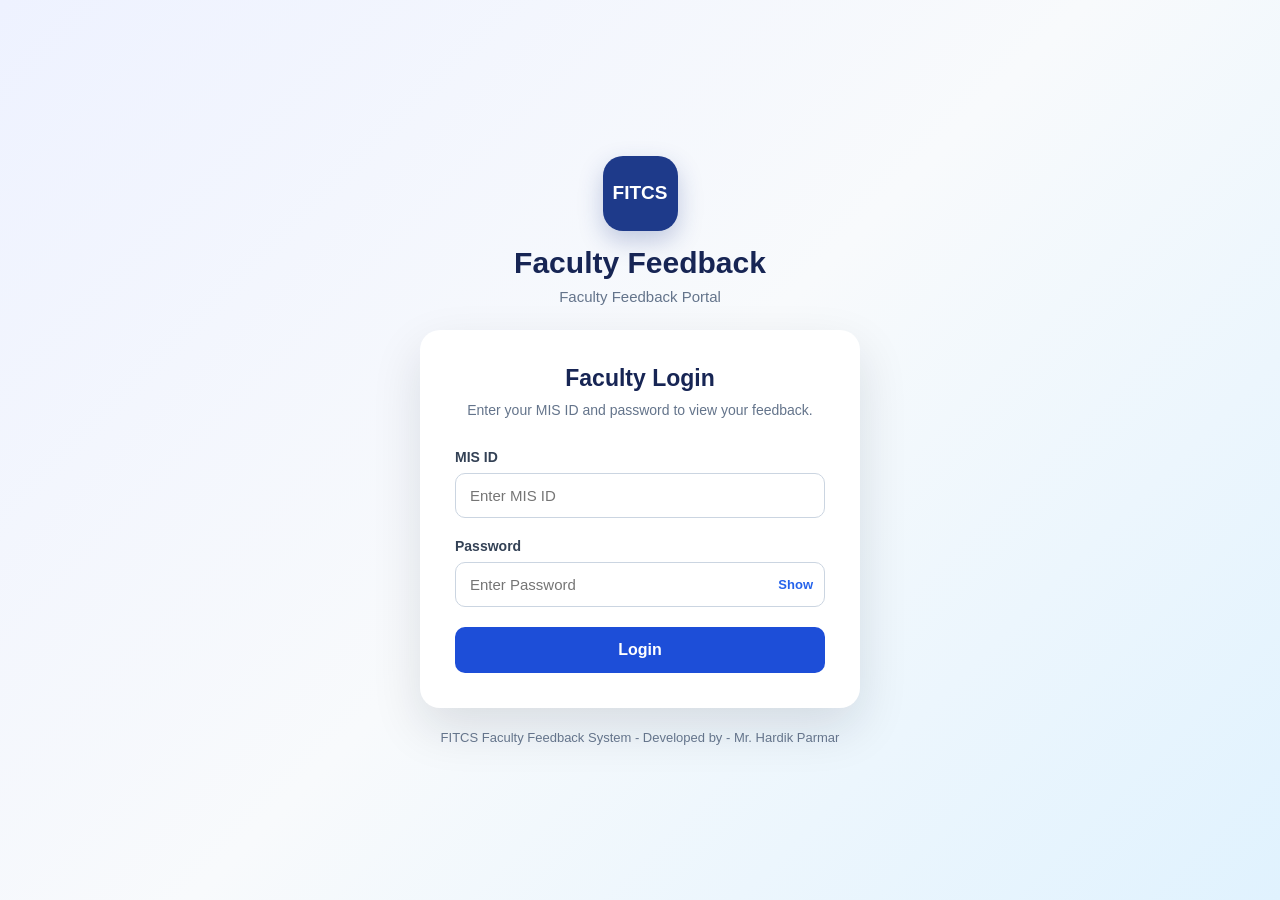
==== dashboard.html @ 9b8cc6bb "Add files via upload" ====
<!DOCTYPE html>
<html lang="en">

<head>

    <meta charset="UTF-8">

    <meta name="viewport"
          content="width=device-width, initial-scale=1.0">

    <title>Faculty Feedback Dashboard</title>

    <link rel="stylesheet" href="style.css">

</head>

<body class="dashboard-page">

<header class="top-header">

    <div class="header-content">

        <div class="header-brand">

            <div class="small-logo">
                FITCS
            </div>

            <div>
                <h2>Faculty Feedback</h2>

                <span>
                    Feedback Dashboard
                </span>
            </div>

        </div>

        <button
            id="logoutButton"
            class="logout-button"
        >
            Logout
        </button>

    </div>

</header>


<main class="dashboard-container">

    <section class="welcome-card">

        <div>

            <p class="welcome-label">
                Welcome
            </p>

            <h1 id="facultyName">
                Faculty
            </h1>

            <p>
                MIS ID:
                <strong id="facultyMis">
                    -
                </strong>
            </p>

        </div>

        <div class="profile-circle" id="profileInitial">
            F
        </div>

    </section>


    <section class="feedback-section">

        <div class="section-heading">

            <div>

                <h2>
                    Your Feedback
                </h2>

                <p>
                    Feedback received from students
                </p>

            </div>

            <span
                id="feedbackCount"
                class="feedback-count"
            >
                0 Feedback
            </span>

        </div>


        <div
            id="feedbackLoading"
            class="dashboard-loading"
        >
            Loading your feedback...
        </div>


        <div
            id="feedbackMessage"
            class="message hidden"
        ></div>


        <div
            id="feedbackContainer"
            class="feedback-list"
        ></div>

    </section>

</main>


<footer class="dashboard-footer">

    FITCS Faculty Feedback System - Developed by - Mr. Hardik Parmar

</footer>


<script src="config.js"></script>
<script src="dashboard.js"></script>

</body>

</html>
---- style.css ----
* {
    box-sizing: border-box;
    margin: 0;
    padding: 0;
}

body {
    font-family: Arial, Helvetica, sans-serif;
    color: #1f2937;
}


/* ========================================
   LOGIN PAGE
======================================== */

.login-page {
    min-height: 100vh;
    background:
        linear-gradient(
            135deg,
            #eef2ff,
            #f8fafc,
            #e0f2fe
        );

    display: flex;
    align-items: center;
    justify-content: center;

    padding: 30px 15px;
}


.login-container {
    width: 100%;
    max-width: 440px;
}


.brand-section {
    text-align: center;
    margin-bottom: 25px;
}


.logo {
    width: 75px;
    height: 75px;

    background: #1e3a8a;

    color: white;

    border-radius: 20px;

    display: flex;
    align-items: center;
    justify-content: center;

    margin: 0 auto 15px;

    font-size: 19px;
    font-weight: bold;

    box-shadow:
        0 10px 25px rgba(30, 58, 138, 0.25);
}


.brand-section h1 {
    font-size: 30px;
    color: #172554;
    margin-bottom: 8px;
}


.brand-section p {
    color: #64748b;
    font-size: 15px;
}


.login-card {

    background: white;

    border-radius: 20px;

    padding: 35px;

    box-shadow:
        0 20px 50px rgba(15, 23, 42, 0.12);
}


.login-card h2 {

    text-align: center;

    font-size: 23px;

    color: #172554;

    margin-bottom: 8px;
}


.login-description {

    text-align: center;

    color: #64748b;

    font-size: 14px;

    line-height: 1.5;

    margin-bottom: 28px;
}


.form-group {
    margin-bottom: 20px;
}


.form-group label {

    display: block;

    margin-bottom: 8px;

    font-weight: 600;

    font-size: 14px;

    color: #334155;
}


.form-group input {

    width: 100%;

    padding: 13px 14px;

    border:
        1px solid #cbd5e1;

    border-radius: 10px;

    outline: none;

    font-size: 15px;

    transition: 0.2s;
}


.form-group input:focus {

    border-color: #2563eb;

    box-shadow:
        0 0 0 3px rgba(37, 99, 235, 0.10);
}


.password-wrapper {
    position: relative;
}


.password-wrapper input {
    padding-right: 70px;
}


.password-toggle {

    position: absolute;

    right: 12px;

    top: 50%;

    transform: translateY(-50%);

    border: none;

    background: transparent;

    color: #2563eb;

    cursor: pointer;

    font-size: 13px;

    font-weight: 600;
}


.login-button {

    width: 100%;

    padding: 14px;

    border: none;

    border-radius: 10px;

    background: #1d4ed8;

    color: white;

    font-size: 16px;

    font-weight: 600;

    cursor: pointer;

    transition: 0.2s;
}


.login-button:hover {
    background: #1e40af;
}


.login-button:disabled {

    background: #94a3b8;

    cursor: not-allowed;
}


.loading {

    margin-top: 18px;

    text-align: center;

    color: #2563eb;

    font-size: 14px;
}


.message {

    margin-top: 18px;

    padding: 12px 14px;

    border-radius: 8px;

    text-align: center;

    font-size: 14px;
}


.error-message {

    background: #fee2e2;

    color: #b91c1c;

    border:
        1px solid #fecaca;
}


.success-message {

    background: #dcfce7;

    color: #15803d;

    border:
        1px solid #bbf7d0;
}


.hidden {
    display: none;
}


.footer-text {

    text-align: center;

    color: #64748b;

    margin-top: 22px;

    font-size: 13px;
}


/* ========================================
   DASHBOARD
======================================== */

.dashboard-page {

    background: #f1f5f9;

    min-height: 100vh;
}


.top-header {

    background: #172554;

    color: white;

    padding: 15px 20px;

    box-shadow:
        0 3px 15px rgba(0, 0, 0, 0.15);
}


.header-content {

    max-width: 1100px;

    margin: auto;

    display: flex;

    align-items: center;

    justify-content: space-between;
}


.header-brand {

    display: flex;

    align-items: center;

    gap: 12px;
}


.small-logo {

    width: 48px;

    height: 48px;

    border-radius: 12px;

    background: white;

    color: #172554;

    display: flex;

    justify-content: center;

    align-items: center;

    font-weight: bold;

    font-size: 13px;
}


.header-brand h2 {

    font-size: 19px;

    margin-bottom: 3px;
}


.header-brand span {

    color: #bfdbfe;

    font-size: 12px;
}


.logout-button {

    border:
        1px solid rgba(255,255,255,0.4);

    background:
        rgba(255,255,255,0.10);

    color: white;

    padding:
        9px 18px;

    border-radius: 8px;

    cursor: pointer;
}


.logout-button:hover {

    background:
        rgba(255,255,255,0.20);
}


.dashboard-container {

    max-width: 1000px;

    margin: 35px auto;

    padding: 0 20px;
}


.welcome-card {

    background: white;

    padding: 28px;

    border-radius: 16px;

    display: flex;

    align-items: center;

    justify-content: space-between;

    box-shadow:
        0 5px 20px rgba(15,23,42,0.07);

    margin-bottom: 25px;
}


.welcome-label {

    color: #64748b;

    font-size: 14px;

    margin-bottom: 6px;
}


.welcome-card h1 {

    color: #172554;

    font-size: 28px;

    margin-bottom: 8px;
}


.welcome-card p {

    color: #64748b;
}


.profile-circle {

    width: 70px;

    height: 70px;

    background: #dbeafe;

    color: #1d4ed8;

    border-radius: 50%;

    display: flex;

    align-items: center;

    justify-content: center;

    font-size: 28px;

    font-weight: bold;
}


.feedback-section {

    background: white;

    padding: 28px;

    border-radius: 16px;

    box-shadow:
        0 5px 20px rgba(15,23,42,0.07);
}


.section-heading {

    display: flex;

    align-items: center;

    justify-content: space-between;

    gap: 20px;

    margin-bottom: 25px;
}


.section-heading h2 {

    color: #172554;

    font-size: 22px;

    margin-bottom: 5px;
}


.section-heading p {

    color: #64748b;

    font-size: 14px;
}


.feedback-count {

    background: #dbeafe;

    color: #1d4ed8;

    padding:
        7px 12px;

    border-radius: 20px;

    font-size: 13px;

    font-weight: 600;

    white-space: nowrap;
}


.dashboard-loading {

    text-align: center;

    padding: 30px;

    color: #64748b;
}


.feedback-list {

    display: flex;

    flex-direction: column;

    gap: 15px;
}


.feedback-card {

    border:
        1px solid #e2e8f0;

    border-radius: 12px;

    padding: 20px;

    background: #f8fafc;
}


.feedback-number {

    color: #2563eb;

    font-weight: 600;

    font-size: 13px;

    margin-bottom: 10px;
}


.feedback-text {

    color: #334155;

    line-height: 1.7;

    font-size: 15px;

    white-space: pre-wrap;
}


.no-feedback {

    text-align: center;

    padding: 40px 20px;

    color: #64748b;

    background: #f8fafc;

    border-radius: 12px;
}


.dashboard-footer {

    text-align: center;

    color: #64748b;

    font-size: 13px;

    padding: 20px;
}


/* ========================================
   MOBILE
======================================== */

@media (max-width: 600px) {

    .login-card {
        padding: 25px 20px;
    }

    .brand-section h1 {
        font-size: 25px;
    }

    .welcome-card {
        padding: 22px;
    }

    .welcome-card h1 {
        font-size: 23px;
    }

    .profile-circle {

        width: 55px;

        height: 55px;

        font-size: 22px;
    }

    .feedback-section {
        padding: 20px;
    }

    .section-heading {

        align-items: flex-start;

        flex-direction: column;
    }

}
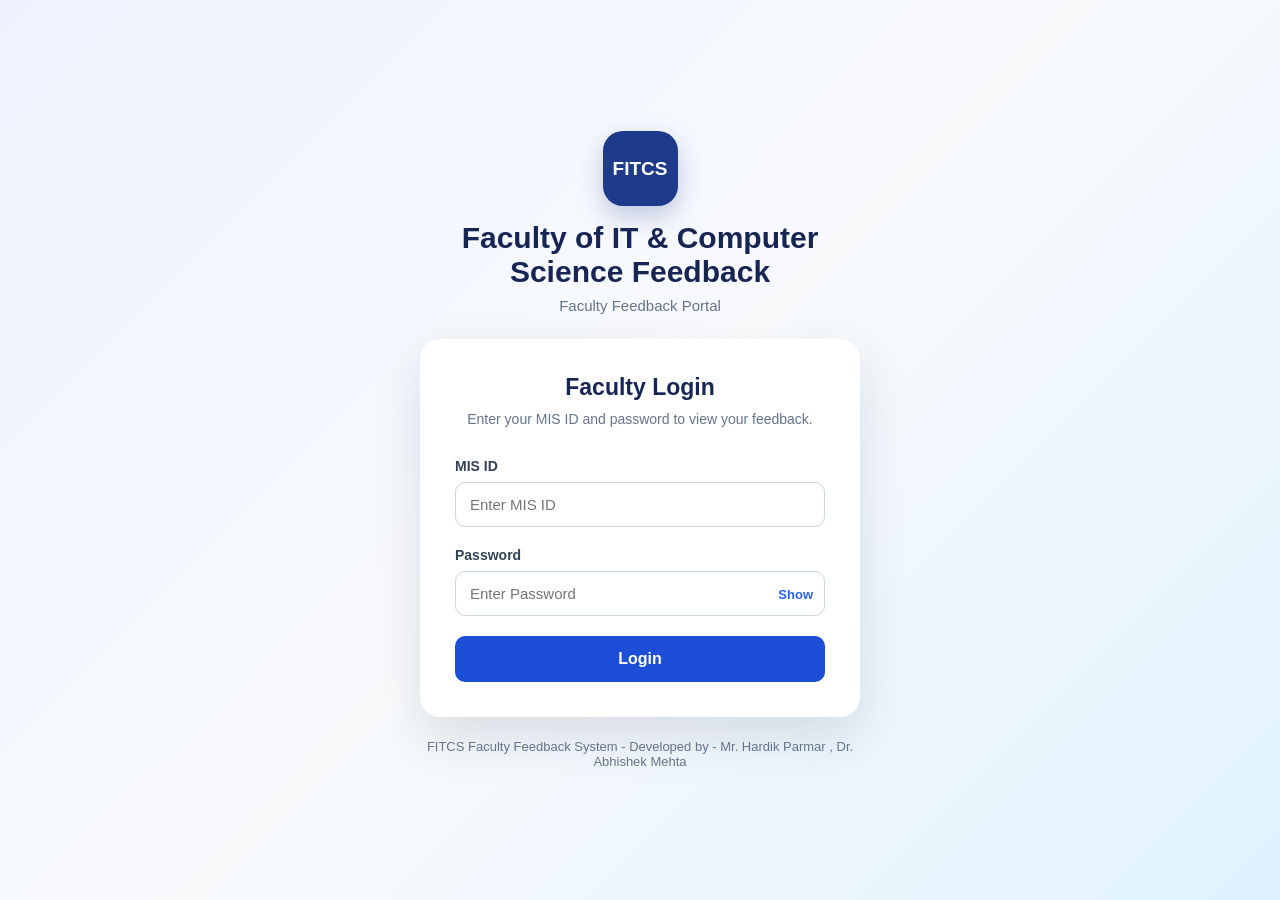
==== commit 52e2295b: "Update dashboard.html" ====
--- a/dashboard.html
+++ b/dashboard.html
@@ -123,6 +123,35 @@
             class="feedback-list"
         ></div>
 
+        <div class="ack-section">
+
+            <h3>Acknowledgement</h3>
+        
+            <div class="ack-box">
+        
+                <label class="ack-label">
+        
+                    <input type="checkbox" id="agree">
+        
+                    I have read and understood the above feedback.
+        
+                </label>
+        
+                <textarea
+                    id="remarks"
+                    rows="4"
+                    placeholder="Write your remarks (Optional)..."
+                ></textarea>
+        
+                <button id="submitAck">
+                    Submit Acknowledgement
+                </button>
+        
+                <div id="ackStatus" class="ack-status"></div>
+        
+            </div>
+        
+        </div>
     </section>
 
 </main>
@@ -130,7 +159,7 @@
 
 <footer class="dashboard-footer">
 
-    FITCS Faculty Feedback System - Developed by - Mr. Hardik Parmar
+    FITCS Faculty Feedback System - Developed by - Mr. Hardik Parmar & Guided by - Dr. Abhishek Mehta
 
 </footer>
 
@@ -140,4 +169,4 @@
 
 </body>
 
-</html>+</html>
--- a/style.css
+++ b/style.css
@@ -644,6 +644,133 @@
 
     padding: 20px;
 }
+/* Acknowledgement */
+
+.ack-section{
+
+    margin-top:40px;
+
+    border-top:1px solid #ddd;
+
+    padding-top:30px;
+
+}
+
+.ack-box{
+
+    background:#f8fafc;
+
+    border:1px solid #dbeafe;
+
+    border-radius:12px;
+
+    padding:25px;
+
+}
+
+.ack-label{
+
+    display:flex;
+
+    align-items:center;
+
+    gap:10px;
+
+    font-size:16px;
+
+    font-weight:500;
+
+    margin-bottom:20px;
+
+}
+
+.ack-label input{
+
+    width:18px;
+
+    height:18px;
+
+}
+
+#remarks{
+
+    width:100%;
+
+    min-height:120px;
+
+    resize:vertical;
+
+    padding:12px;
+
+    border:1px solid #cbd5e1;
+
+    border-radius:8px;
+
+    font-size:15px;
+
+    font-family:Arial,sans-serif;
+
+    transition:.3s;
+
+    margin-bottom:20px;
+
+}
+
+#remarks:focus{
+
+    outline:none;
+
+    border-color:#2563eb;
+
+    box-shadow:0 0 5px rgba(37,99,235,.3);
+
+}
+
+#submitAck{
+
+    background:#2563eb;
+
+    color:white;
+
+    border:none;
+
+    padding:12px 25px;
+
+    border-radius:8px;
+
+    cursor:pointer;
+
+    font-size:15px;
+
+    font-weight:600;
+
+}
+
+#submitAck:hover{
+
+    background:#1d4ed8;
+
+}
+
+#submitAck:disabled{
+
+    background:#94a3b8;
+
+    cursor:not-allowed;
+
+}
+
+.ack-status{
+
+    margin-top:20px;
+
+    font-weight:bold;
+
+    color:#16a34a;
+
+    font-size:16px;
+
+}
 
 
 /* ========================================
@@ -688,4 +815,4 @@
         flex-direction: column;
     }
 
-}+}
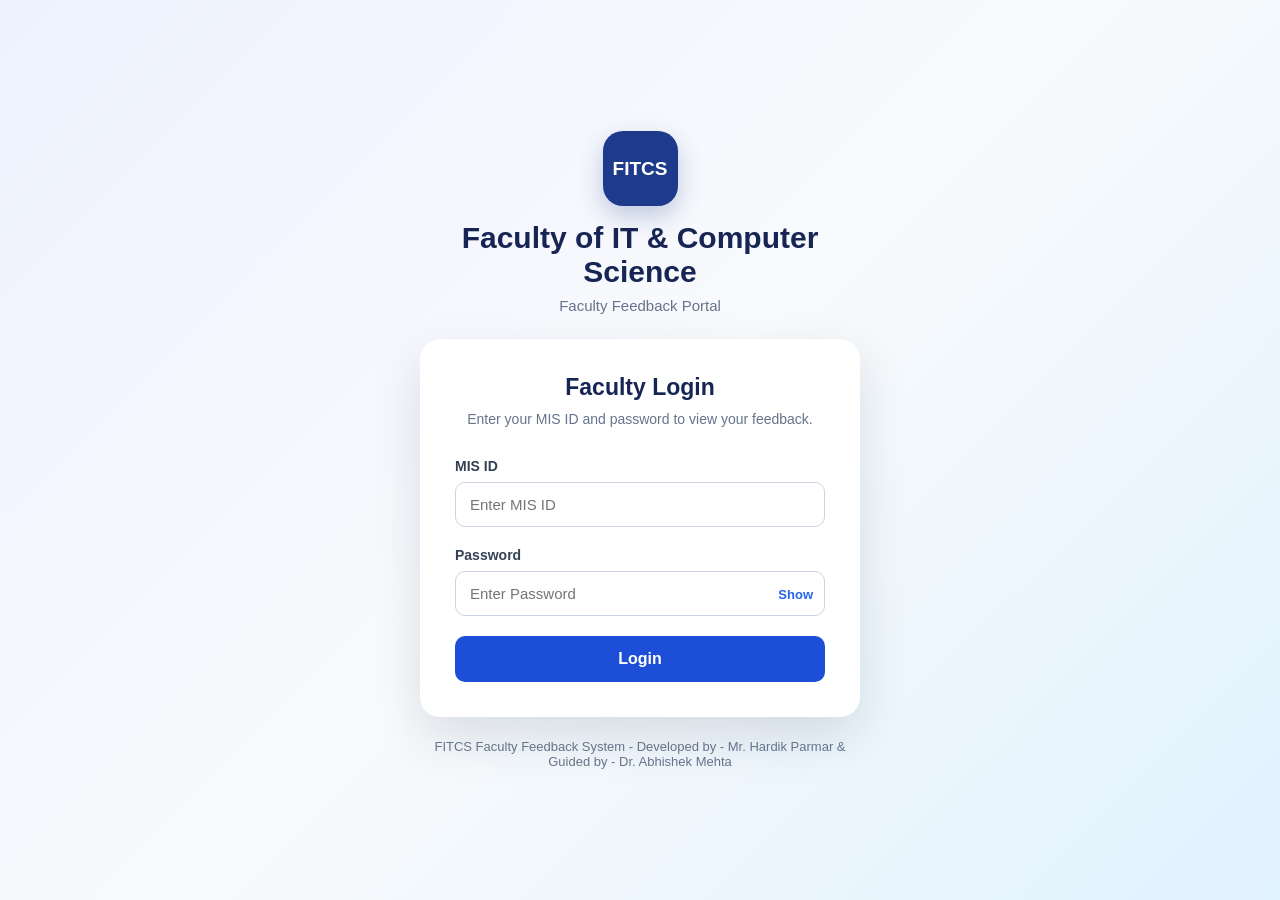
==== commit 6a12a217: "Update dashboard.html" ====
--- a/dashboard.html
+++ b/dashboard.html
@@ -68,6 +68,12 @@
                     -
                 </strong>
             </p>
+            <p>
+    Category :
+    <strong id="facultyCategory">
+        -
+    </strong>
+</p>
 
         </div>
 
